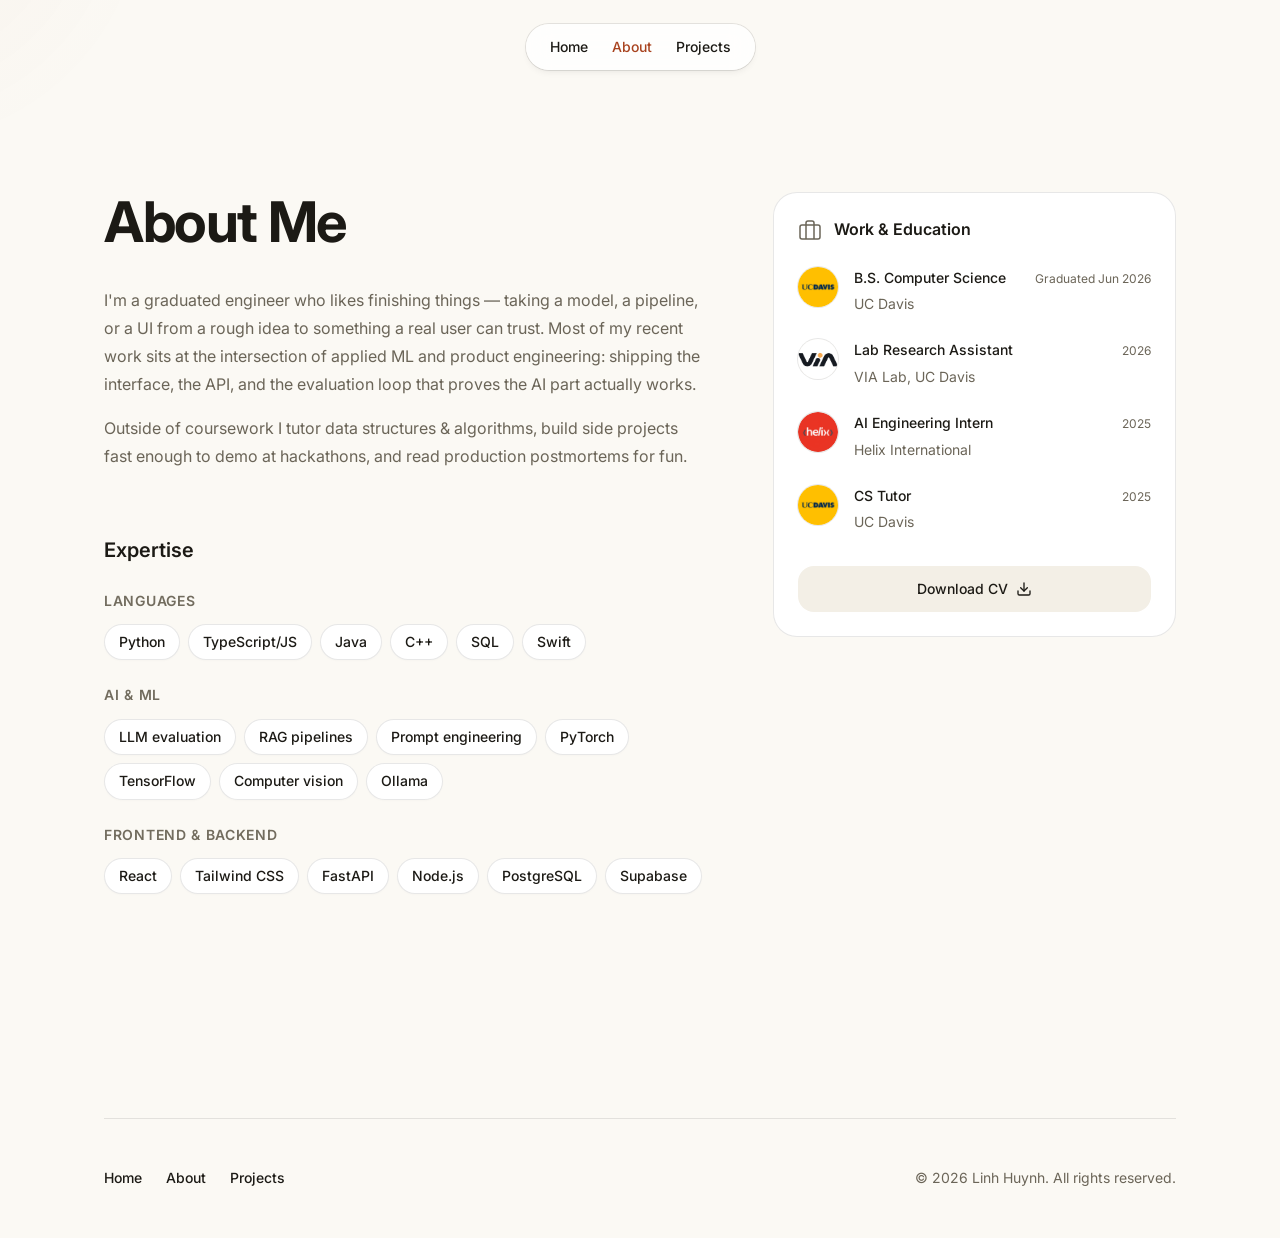
==== about.html @ 9c04c108 "updated new UI" ====
<!DOCTYPE html>
<html lang="en">

<head>
    <meta charset="UTF-8" />
    <meta name="viewport" content="width=device-width, initial-scale=1.0" />
    <title>About — Linh Huynh</title>
    <meta name="description"
        content="About Linh Huynh, software engineer. Expertise and experience." />
    <link rel="preconnect" href="https://fonts.googleapis.com" />
    <link rel="preconnect" href="https://fonts.gstatic.com" crossorigin />
    <link href="https://fonts.googleapis.com/css2?family=Inter:wght@400;500;600;700&family=IBM+Plex+Mono:wght@400;500&display=swap" rel="stylesheet" />
    <link rel="stylesheet" href="styles.css" />
</head>

<body>
    <!-- Fixed Navigation Pill -->
    <div class="fixed-nav">
        <nav class="nav-pill">
            <a href="index.html">Home</a>
            <a href="about.html" style="color: var(--accent);">About</a>
            <a href="projects.html">Projects</a>
        </nav>
    </div>

    <main style="padding-top: 8rem;">
        <div class="content-wrapper layout-grid">
            
            <!-- Left Column: About, Expertise -->
            <div class="left-col">
                <section id="about" class="about-section">
                    <h1 style="margin-bottom: 2rem;">About Me</h1>
                    <p>
                        I'm a graduated engineer who likes finishing things &mdash; taking a model,
                        a pipeline, or a UI from a rough idea to something a real user can trust. Most of
                        my recent work sits at the intersection of applied ML and product engineering:
                        shipping the interface, the API, and the evaluation loop that proves the AI part
                        actually works.
                    </p>
                    <p>
                        Outside of coursework I tutor data structures &amp; algorithms, build side
                        projects fast enough to demo at hackathons, and read production postmortems for fun.
                    </p>
                </section>

                <section id="expertise" class="skills-container" style="margin-top: 3rem;">
                    <h2 style="margin-bottom: 1.5rem;">Expertise</h2>
                    <div class="skills-group">
                        <h3>Languages</h3>
                        <div class="skills-list">
                            <span class="skill-chip">Python</span>
                            <span class="skill-chip">TypeScript/JS</span>
                            <span class="skill-chip">Java</span>
                            <span class="skill-chip">C++</span>
                            <span class="skill-chip">SQL</span>
                            <span class="skill-chip">Swift</span>
                        </div>
                    </div>
                    <div class="skills-group">
                        <h3>AI &amp; ML</h3>
                        <div class="skills-list">
                            <span class="skill-chip">LLM evaluation</span>
                            <span class="skill-chip">RAG pipelines</span>
                            <span class="skill-chip">Prompt engineering</span>
                            <span class="skill-chip">PyTorch</span>
                            <span class="skill-chip">TensorFlow</span>
                            <span class="skill-chip">Computer vision</span>
                            <span class="skill-chip">Ollama</span>
                        </div>
                    </div>
                    <div class="skills-group">
                        <h3>Frontend &amp; Backend</h3>
                        <div class="skills-list">
                            <span class="skill-chip">React</span>
                            <span class="skill-chip">Tailwind CSS</span>
                            <span class="skill-chip">FastAPI</span>
                            <span class="skill-chip">Node.js</span>
                            <span class="skill-chip">PostgreSQL</span>
                            <span class="skill-chip">Supabase</span>
                        </div>
                    </div>
                </section>
            </div>

            <!-- Right Column: Experience Sidebar -->
            <div class="right-col">
                <div class="sidebar-box" id="experience">
                    <h2 class="sidebar-title">
                        <svg viewBox="0 0 24 24" fill="none" stroke="currentColor" stroke-width="1.5"><rect x="2" y="7" width="20" height="14" rx="2" ry="2"></rect><path d="M16 21V5a2 2 0 0 0-2-2h-4a2 2 0 0 0-2 2v16"></path></svg>
                        Work &amp; Education
                    </h2>
                    
                    <div class="xp-list">
                        
                        <a class="xp-item" href="https://www.ucdavis.edu/" target="_blank" rel="noopener">
                            <div class="xp-logo">
                                <img src="logo/UCD_logo.png" alt="UC Davis">
                            </div>
                            <div class="xp-details">
                                <div class="xp-header">
                                    <span class="xp-role">B.S. Computer Science</span>
                                    <span class="xp-date">Graduated Jun 2026</span>
                                </div>
                                <span class="xp-company">UC Davis</span>
                            </div>
                        </a>

                        <a class="xp-item" href="https://vialab.tech/" target="_blank" rel="noopener">
                            <div class="xp-logo">
                                <img src="logo/vialab_logo.png" alt="VIA Lab">
                            </div>
                            <div class="xp-details">
                                <div class="xp-header">
                                    <span class="xp-role">Lab Research Assistant</span>
                                    <span class="xp-date">2026</span>
                                </div>
                                <span class="xp-company">VIA Lab, UC Davis</span>
                            </div>
                        </a>

                        <a class="xp-item" href="https://www.linkedin.com/company/helix-int/" target="_blank" rel="noopener">
                            <div class="xp-logo">
                                <img src="logo/helix_int_logo.png" alt="Helix International">
                            </div>
                            <div class="xp-details">
                                <div class="xp-header">
                                    <span class="xp-role">AI Engineering Intern</span>
                                    <span class="xp-date">2025</span>
                                </div>
                                <span class="xp-company">Helix International</span>
                            </div>
                        </a>

                        <a class="xp-item" href="https://www.ucdavis.edu/" target="_blank" rel="noopener">
                            <div class="xp-logo">
                                <img src="logo/UCD_logo.png" alt="UC Davis">
                            </div>
                            <div class="xp-details">
                                <div class="xp-header">
                                    <span class="xp-role">CS Tutor</span>
                                    <span class="xp-date">2025</span>
                                </div>
                                <span class="xp-company">UC Davis</span>
                            </div>
                        </a>

                    </div>

                    <a href="Linh_Huynh_Resume.pdf" class="resume-btn" download>
                        Download CV
                        <svg viewBox="0 0 24 24" fill="none" stroke="currentColor" stroke-width="2" stroke-linecap="round" stroke-linejoin="round"><path d="M21 15v4a2 2 0 0 1-2 2H5a2 2 0 0 1-2-2v-4"></path><polyline points="7 10 12 15 17 10"></polyline><line x1="12" y1="15" x2="12" y2="3"></line></svg>
                    </a>
                </div>
            </div>

        </div>
    </main>

    <!-- Footer -->
    <div class="content-wrapper">
        <footer>
            <div class="footer-inner">
                <div class="footer-links">
                    <a href="index.html">Home</a>
                    <a href="about.html">About</a>
                    <a href="projects.html">Projects</a>
                </div>
                <div class="footer-copy">
                    &copy; 2026 Linh Huynh. All rights reserved.
                </div>
            </div>
        </footer>
    </div>
    <!-- Cursor Glow -->
    <div class="cursor-glow"></div>

    <script>
        const glow = document.querySelector('.cursor-glow');
        window.addEventListener('mousemove', (e) => {
            glow.style.left = `${e.clientX}px`;
            glow.style.top = `${e.clientY}px`;
        });
    </script>
</body>
</html>
---- styles.css ----
:root {
    --paper: #FBF9F4;
    --paper-alt: #F3EFE6;
    --card: #FFFFFF;
    --ink: #1C1A15;
    --muted: #6B6558;
    --faint: #726C5E;
    --hairline: #E4DDCC;
    --accent: #A8431F;
    --accent-soft: #F3E3D8;
    --ring: rgba(28, 26, 21, 0.1);
    --hover-bg: rgba(28, 26, 21, 0.04);
    
    --body: "Inter", system-ui, -apple-system, BlinkMacSystemFont, "Segoe UI", Roboto, "Helvetica Neue", Arial, sans-serif;
    --mono: "IBM Plex Mono", ui-monospace, monospace;
    
    --r-sm: 8px;
    --r-md: 16px;
    --r-lg: 24px;
    --r-full: 9999px;
    
    --max-w: 1120px;
}

* {
    box-sizing: border-box;
    margin: 0;
    padding: 0;
}

html {
    scroll-behavior: smooth;
}

body {
    background-color: var(--paper);
    color: var(--ink);
    font-family: var(--body);
    font-size: 16px;
    line-height: 1.6;
    -webkit-font-smoothing: antialiased;
    overflow-x: hidden;
}

a {
    color: inherit;
    text-decoration: none;
    transition: color 0.2s ease;
}

button {
    font-family: inherit;
    cursor: pointer;
    border: none;
    background: none;
}

/* ---------- Typography ---------- */
h1 {
    font-size: clamp(2.5rem, 5vw, 3.5rem);
    font-weight: 700;
    letter-spacing: -0.025em;
    line-height: 1.1;
    color: var(--ink);
    margin-bottom: 1.5rem;
    max-width: 800px;
}

h2 {
    font-size: 1.25rem;
    font-weight: 600;
    color: var(--ink);
    margin-bottom: 1rem;
}

h3 {
    font-size: 1rem;
    font-weight: 600;
    color: var(--ink);
}

p {
    color: var(--muted);
    font-size: 1rem;
    line-height: 1.75;
}

/* ---------- Layout Containers ---------- */
.content-wrapper {
    max-width: var(--max-w);
    margin: 0 auto;
    padding: 0 1.5rem;
}

.layout-grid {
    display: grid;
    grid-template-columns: 1fr;
    gap: 4rem;
    padding-top: 4rem;
    padding-bottom: 6rem;
}

@media (min-width: 1024px) {
    .layout-grid {
        grid-template-columns: 3fr 2fr;
        gap: 4rem;
    }
}

/* ---------- Navigation ---------- */
.fixed-nav {
    position: fixed;
    top: 1.5rem;
    left: 0;
    right: 0;
    z-index: 50;
    display: flex;
    justify-content: center;
    pointer-events: none;
}

.nav-pill {
    background-color: rgba(255, 255, 255, 0.8);
    backdrop-filter: blur(12px);
    -webkit-backdrop-filter: blur(12px);
    padding: 0.5rem 1.5rem;
    border-radius: var(--r-full);
    display: flex;
    gap: 1.5rem;
    box-shadow: 0 4px 6px -1px rgba(0, 0, 0, 0.05), 0 2px 4px -1px rgba(0, 0, 0, 0.03), 0 0 0 1px var(--ring);
    pointer-events: auto;
}

.nav-pill a {
    font-size: 0.875rem;
    font-weight: 500;
    color: var(--ink);
    padding: 0.25rem 0;
    position: relative;
}

.nav-pill a:hover {
    color: var(--accent);
}

/* ---------- Hero Section ---------- */
.hero {
    padding: 8rem 0 4rem;
}

.avatar {
    max-width: 200px;
    aspect-ratio: 4/5;
    border-radius: var(--r-md);
    object-fit: cover;
    margin-bottom: 2rem;
    box-shadow: 0 10px 30px -10px rgba(0, 0, 0, 0.1), 0 0 0 1px var(--ring);
    transform: rotate(2deg);
}

.hero p {
    max-width: 600px;
    margin-bottom: 2rem;
    font-size: 1.125rem;
}

.social-icons {
    display: flex;
    gap: 1rem;
}

.social-icon {
    display: flex;
    align-items: center;
    justify-content: center;
    width: 40px;
    height: 40px;
    border-radius: var(--r-full);
    color: var(--muted);
    transition: all 0.2s ease;
}

.social-icon:hover {
    color: var(--ink);
    background-color: var(--hover-bg);
}

.social-icon svg {
    width: 20px;
    height: 20px;
    fill: currentColor;
}

/* ---------- Image Gallery ---------- */
.image-gallery {
    display: flex;
    gap: 1.5rem;
    padding: 1.5rem 0;
    margin: 0 calc(-50vw + 50%);
    width: 100vw;
    overflow-x: hidden;
    justify-content: center;
    align-items: center;
}

.image-rotator {
    position: relative;
    width: 280px;
    height: 320px;
    flex-shrink: 0;
    border-radius: var(--r-md);
    overflow: hidden;
    box-shadow: 0 4px 6px -1px rgba(0, 0, 0, 0.1), 0 2px 4px -1px rgba(0, 0, 0, 0.06);
    transition: transform 0.3s ease, box-shadow 0.3s ease;
}

.image-rotator img {
    width: 100%;
    height: 100%;
    object-fit: cover;
    position: absolute;
    inset: 0;
}

.image-caption {
    position: absolute;
    bottom: 0;
    left: 0;
    right: 0;
    padding: 1.5rem 1rem 1rem;
    background: linear-gradient(to top, rgba(0, 0, 0, 0.7), transparent);
    color: white;
    font-size: 0.875rem;
    font-weight: 500;
    text-align: center;
    opacity: 0;
    transform: translateY(10px);
    transition: opacity 0.3s ease, transform 0.3s ease;
    z-index: 2;
}

.image-rotator:hover {
    transform: scale(1.05) rotate(0) !important;
    box-shadow: 0 20px 25px -5px rgba(0, 0, 0, 0.1), 0 10px 10px -5px rgba(0, 0, 0, 0.04);
    z-index: 10;
}

.image-rotator:hover .image-caption {
    opacity: 1;
    transform: translateY(0);
}
    transform: scale(1.05) rotate(0) !important;
    box-shadow: 0 20px 25px -5px rgba(0, 0, 0, 0.1), 0 10px 10px -5px rgba(0, 0, 0, 0.04);
    z-index: 10;
}

/* Individual Rotations */
.img-1 { transform: rotate(2deg); }
.img-2 { transform: rotate(-2deg); }
.img-3 { transform: rotate(1deg); }
.img-4 { transform: rotate(-3deg); }
.img-5 { transform: rotate(3deg); }

/* ---------- Interactive Card Base (The Spotlight Hover Effect) ---------- */
.group-card {
    position: relative;
    display: flex;
    flex-direction: column;
    padding: 1.5rem;
    border-radius: var(--r-lg);
    transition: background-color 0.2s ease;
    text-decoration: none;
    z-index: 1;
}

.group-card::before {
    content: "";
    position: absolute;
    inset: 0;
    border-radius: var(--r-lg);
    background-color: var(--hover-bg);
    opacity: 0;
    transform: scale(0.95);
    transition: opacity 0.2s ease, transform 0.2s ease;
    z-index: -1;
}

.group-card:hover::before {
    opacity: 1;
    transform: scale(1);
}

/* ---------- Projects Section ---------- */
.projects-list {
    display: flex;
    flex-direction: column;
    gap: 1rem;
    margin-top: 2rem;
}

.project-item {
    display: flex;
    gap: 1.5rem;
    align-items: flex-start;
}

.project-icon {
    width: 200px;
    aspect-ratio: 1.72;
    border-radius: var(--r-md);
    display: flex;
    align-items: center;
    justify-content: center;
    background: var(--paper-alt);
    box-shadow: 0 0 0 1px var(--ring);
    flex-shrink: 0;
    overflow: hidden;
}

.project-icon img {
    width: 100%;
    height: 100%;
    object-fit: cover;
}

.project-details {
    flex: 1;
}

.project-title {
    display: flex;
    align-items: center;
    gap: 0.5rem;
}

.project-title h3 {
    margin: 0;
}

.project-link-icon {
    width: 16px;
    height: 16px;
    color: var(--muted);
    opacity: 0;
    transform: translateX(-5px);
    transition: all 0.2s ease;
}

.group-card:hover .project-link-icon {
    opacity: 1;
    transform: translateX(0);
    color: var(--ink);
}

.project-desc {
    margin-top: 0.5rem;
    font-size: 0.875rem;
}

.project-link {
    font-size: 0.875rem;
    color: var(--accent);
    margin-top: 1rem;
    display: flex;
    align-items: center;
    gap: 0.25rem;
    font-weight: 500;
}

/* ---------- Sidebar: Experience ---------- */
.sidebar-box {
    padding: 1.5rem;
    border-radius: var(--r-lg);
    border: 1px solid var(--ring);
    background: var(--card);
}

.sidebar-title {
    display: flex;
    align-items: center;
    gap: 0.75rem;
    font-size: 1rem;
    font-weight: 600;
    color: var(--ink);
    margin-bottom: 1.5rem;
}

.sidebar-title svg {
    width: 24px;
    height: 24px;
    color: var(--muted);
}

.xp-list {
    display: flex;
    flex-direction: column;
    gap: 1.5rem;
}

.xp-item {
    display: flex;
    gap: 1rem;
}

.xp-logo {
    width: 40px;
    height: 40px;
    border-radius: var(--r-full);
    background: var(--paper-alt);
    box-shadow: 0 0 0 1px var(--ring);
    display: flex;
    align-items: center;
    justify-content: center;
    flex-shrink: 0;
    overflow: hidden;
}

.xp-logo img {
    width: 100%;
    height: 100%;
    object-fit: contain;
    background: white;
}

.xp-details {
    flex: 1;
    display: flex;
    flex-direction: column;
}

.xp-header {
    display: flex;
    justify-content: space-between;
    align-items: baseline;
    gap: 1rem;
}

.xp-role {
    font-weight: 500;
    font-size: 0.875rem;
    color: var(--ink);
}

.xp-company {
    font-size: 0.875rem;
    color: var(--muted);
    margin-top: 0.25rem;
}

.xp-date {
    font-size: 0.75rem;
    color: var(--muted);
    white-space: nowrap;
}

.resume-btn {
    display: flex;
    align-items: center;
    justify-content: center;
    gap: 0.5rem;
    width: 100%;
    padding: 0.75rem;
    margin-top: 2rem;
    background-color: var(--paper-alt);
    color: var(--ink);
    font-size: 0.875rem;
    font-weight: 500;
    border-radius: var(--r-md);
    transition: background-color 0.2s ease;
}

.resume-btn:hover {
    background-color: var(--hover-bg);
}

.resume-btn svg {
    width: 16px;
    height: 16px;
}

/* ---------- Skills (Chips) ---------- */
.skills-container {
    margin-bottom: 4rem;
}

.skills-group {
    margin-bottom: 1.5rem;
}

.skills-group h3 {
    font-size: 0.875rem;
    color: var(--faint);
    text-transform: uppercase;
    letter-spacing: 0.05em;
    margin-bottom: 0.75rem;
}

.skills-list {
    display: flex;
    flex-wrap: wrap;
    gap: 0.5rem;
}

.skill-chip {
    padding: 0.375rem 0.875rem;
    font-size: 0.875rem;
    font-weight: 500;
    color: var(--ink);
    background-color: var(--card);
    border: 1px solid var(--ring);
    border-radius: var(--r-full);
    transition: all 0.2s ease;
    box-shadow: 0 1px 2px rgba(0,0,0,0.02);
}

.skill-chip:hover {
    background-color: var(--hover-bg);
    transform: translateY(-1px);
}

/* ---------- About Section ---------- */
.about-section {
    margin-bottom: 4rem;
}

.about-section p {
    margin-bottom: 1rem;
}

/* ---------- Footer ---------- */
footer {
    border-top: 1px solid var(--ring);
    padding: 3rem 0;
    margin-top: 4rem;
}

.footer-inner {
    display: flex;
    justify-content: space-between;
    align-items: center;
    flex-wrap: wrap;
    gap: 1rem;
}

.footer-links {
    display: flex;
    gap: 1.5rem;
    font-size: 0.875rem;
    font-weight: 500;
}

.footer-links a:hover {
    color: var(--accent);
}

.footer-copy {
    font-size: 0.875rem;
    color: var(--muted);
}

/* ---------- Cursor Glow ---------- */
.cursor-glow {
    position: fixed;
    top: -100px;
    left: -100px;
    width: 600px;
    height: 600px;
    border-radius: 50%;
    background: radial-gradient(circle, rgba(168, 67, 31, 0.04) 0%, transparent 60%);
    pointer-events: none;
    transform: translate(-50%, -50%);
    z-index: -1;
    transition: width 0.3s, height 0.3s;
}
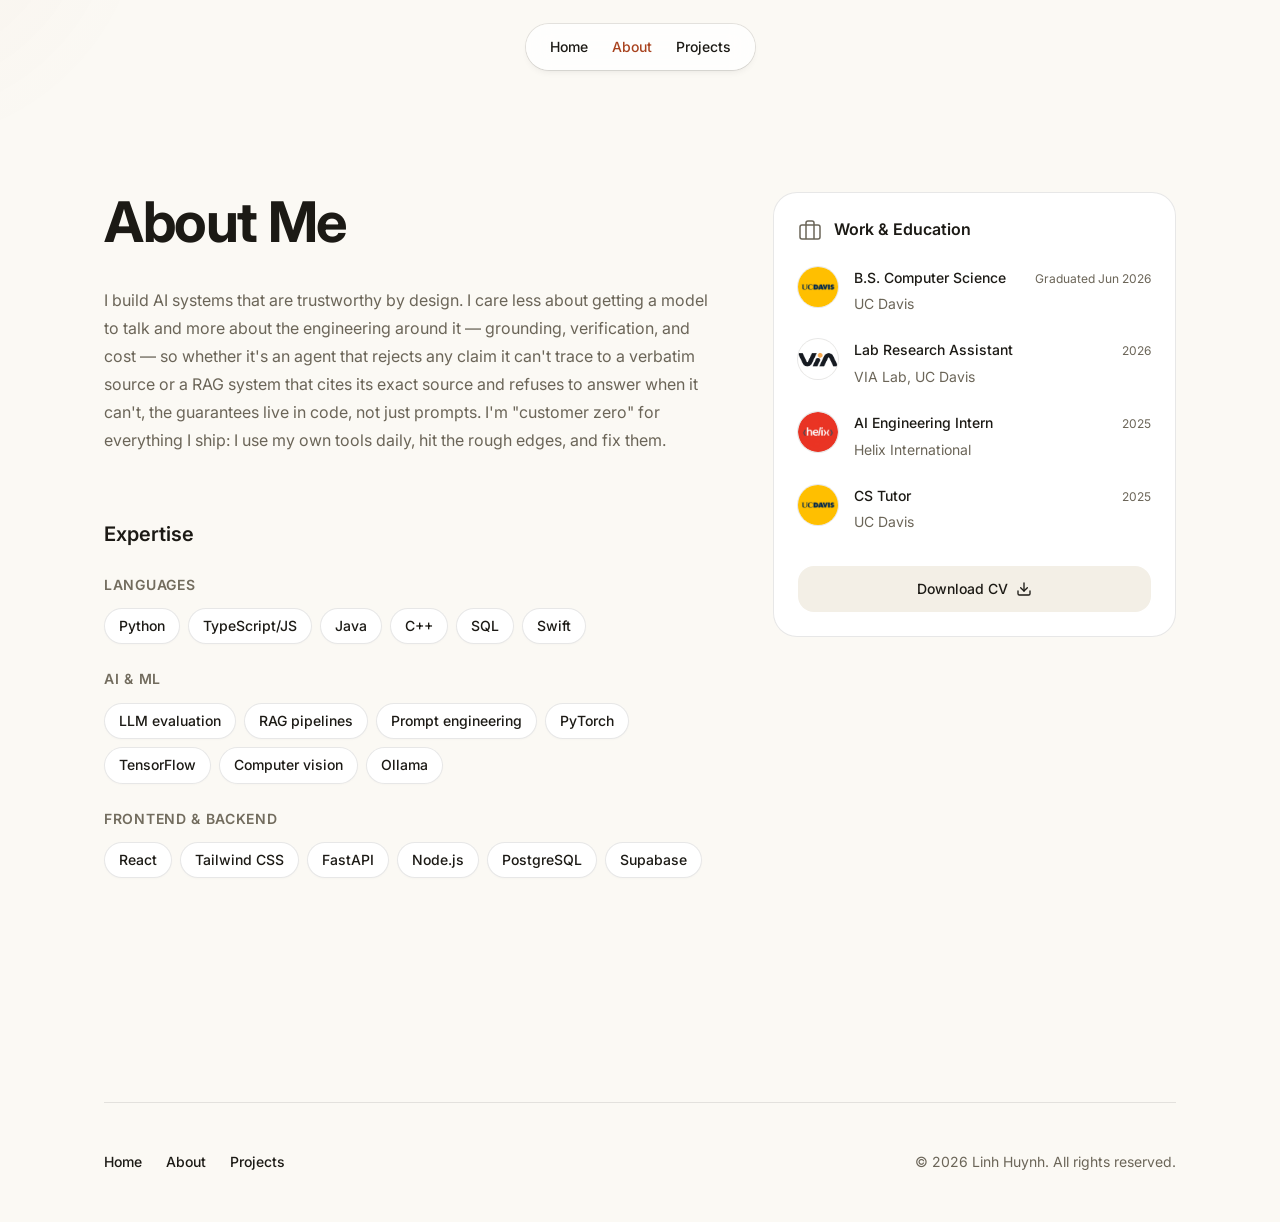
==== commit 0a1d50c5: "update profile" ====
--- a/about.html
+++ b/about.html
@@ -31,15 +31,7 @@
                 <section id="about" class="about-section">
                     <h1 style="margin-bottom: 2rem;">About Me</h1>
                     <p>
-                        I'm a graduated engineer who likes finishing things &mdash; taking a model,
-                        a pipeline, or a UI from a rough idea to something a real user can trust. Most of
-                        my recent work sits at the intersection of applied ML and product engineering:
-                        shipping the interface, the API, and the evaluation loop that proves the AI part
-                        actually works.
-                    </p>
-                    <p>
-                        Outside of coursework I tutor data structures &amp; algorithms, build side
-                        projects fast enough to demo at hackathons, and read production postmortems for fun.
+                        I build AI systems that are trustworthy by design. I care less about getting a model to talk and more about the engineering around it — grounding, verification, and cost — so whether it's an agent that rejects any claim it can't trace to a verbatim source or a RAG system that cites its exact source and refuses to answer when it can't, the guarantees live in code, not just prompts. I'm "customer zero" for everything I ship: I use my own tools daily, hit the rough edges, and fix them.
                     </p>
                 </section>
 
--- a/styles.css
+++ b/styles.css
@@ -249,10 +249,6 @@
     opacity: 1;
     transform: translateY(0);
 }
-    transform: scale(1.05) rotate(0) !important;
-    box-shadow: 0 20px 25px -5px rgba(0, 0, 0, 0.1), 0 10px 10px -5px rgba(0, 0, 0, 0.04);
-    z-index: 10;
-}
 
 /* Individual Rotations */
 .img-1 { transform: rotate(2deg); }
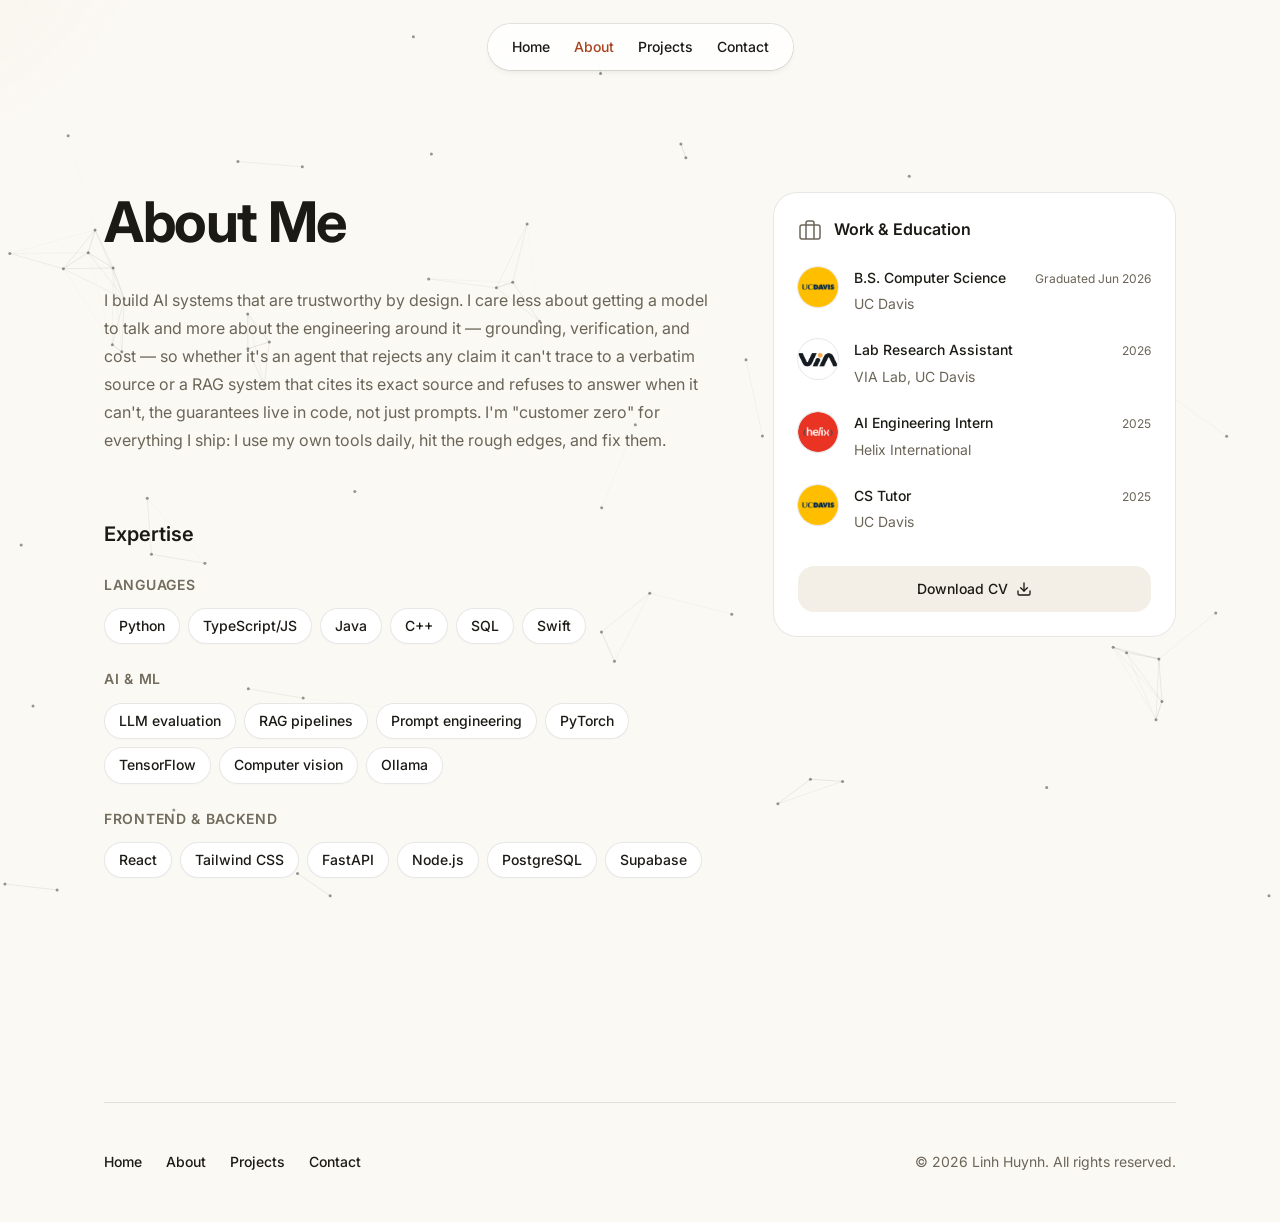
==== commit c538c23e: "added contact tab and changed background" ====
--- a/about.html
+++ b/about.html
@@ -20,6 +20,7 @@
             <a href="index.html">Home</a>
             <a href="about.html" style="color: var(--accent);">About</a>
             <a href="projects.html">Projects</a>
+            <a href="contact.html">Contact</a>
         </nav>
     </div>
 
@@ -156,6 +157,7 @@
                     <a href="index.html">Home</a>
                     <a href="about.html">About</a>
                     <a href="projects.html">Projects</a>
+                    <a href="contact.html">Contact</a>
                 </div>
                 <div class="footer-copy">
                     &copy; 2026 Linh Huynh. All rights reserved.
@@ -163,15 +165,10 @@
             </div>
         </footer>
     </div>
-    <!-- Cursor Glow -->
+    <!-- Interactive Background -->
+    <canvas class="bg-constellation"></canvas>
     <div class="cursor-glow"></div>
 
-    <script>
-        const glow = document.querySelector('.cursor-glow');
-        window.addEventListener('mousemove', (e) => {
-            glow.style.left = `${e.clientX}px`;
-            glow.style.top = `${e.clientY}px`;
-        });
-    </script>
+    <script src="bg-effect.js"></script>
 </body>
 </html>
--- a/styles.css
+++ b/styles.css
@@ -474,6 +474,91 @@
     height: 16px;
 }
 
+/* ---------- Contact Page ---------- */
+.contact-intro {
+    max-width: 560px;
+}
+
+.contact-socials {
+    display: flex;
+    flex-wrap: wrap;
+    gap: 0.75rem;
+    margin: 2rem 0 3rem;
+}
+
+.contact-social-link {
+    display: inline-flex;
+    align-items: center;
+    gap: 0.625rem;
+    padding: 0.625rem 1.125rem;
+    border-radius: var(--r-full);
+    border: 1px solid var(--ring);
+    background: var(--card);
+    font-size: 0.875rem;
+    font-weight: 500;
+    transition: background-color 0.2s ease, border-color 0.2s ease;
+}
+
+.contact-social-link:hover {
+    background-color: var(--hover-bg);
+    border-color: var(--ink);
+}
+
+.contact-social-link svg {
+    width: 18px;
+    height: 18px;
+    fill: currentColor;
+    color: var(--muted);
+}
+
+.contact-form {
+    display: flex;
+    flex-direction: column;
+    gap: 1.25rem;
+    max-width: 560px;
+}
+
+.form-field {
+    display: flex;
+    flex-direction: column;
+    gap: 0.5rem;
+}
+
+.form-field label {
+    font-size: 0.8125rem;
+    font-weight: 500;
+    color: var(--muted);
+}
+
+.form-input,
+.form-textarea {
+    font-family: var(--body);
+    font-size: 0.9375rem;
+    color: var(--ink);
+    background: var(--card);
+    border: 1px solid var(--ring);
+    border-radius: var(--r-md);
+    padding: 0.75rem 1rem;
+}
+
+.form-textarea {
+    min-height: 140px;
+    resize: vertical;
+    line-height: 1.6;
+}
+
+.form-input:focus,
+.form-textarea:focus {
+    outline: none;
+    border-color: var(--accent);
+}
+
+.form-note {
+    font-size: 0.8125rem;
+    color: var(--faint);
+    margin-top: -0.75rem;
+}
+
 /* ---------- Skills (Chips) ---------- */
 .skills-container {
     margin-bottom: 4rem;
@@ -568,3 +653,12 @@
     z-index: -1;
     transition: width 0.3s, height 0.3s;
 }
+
+/* ---------- Interactive Constellation Background ---------- */
+.bg-constellation {
+    position: fixed;
+    inset: 0;
+    z-index: -2;
+    pointer-events: none;
+    display: block;
+}
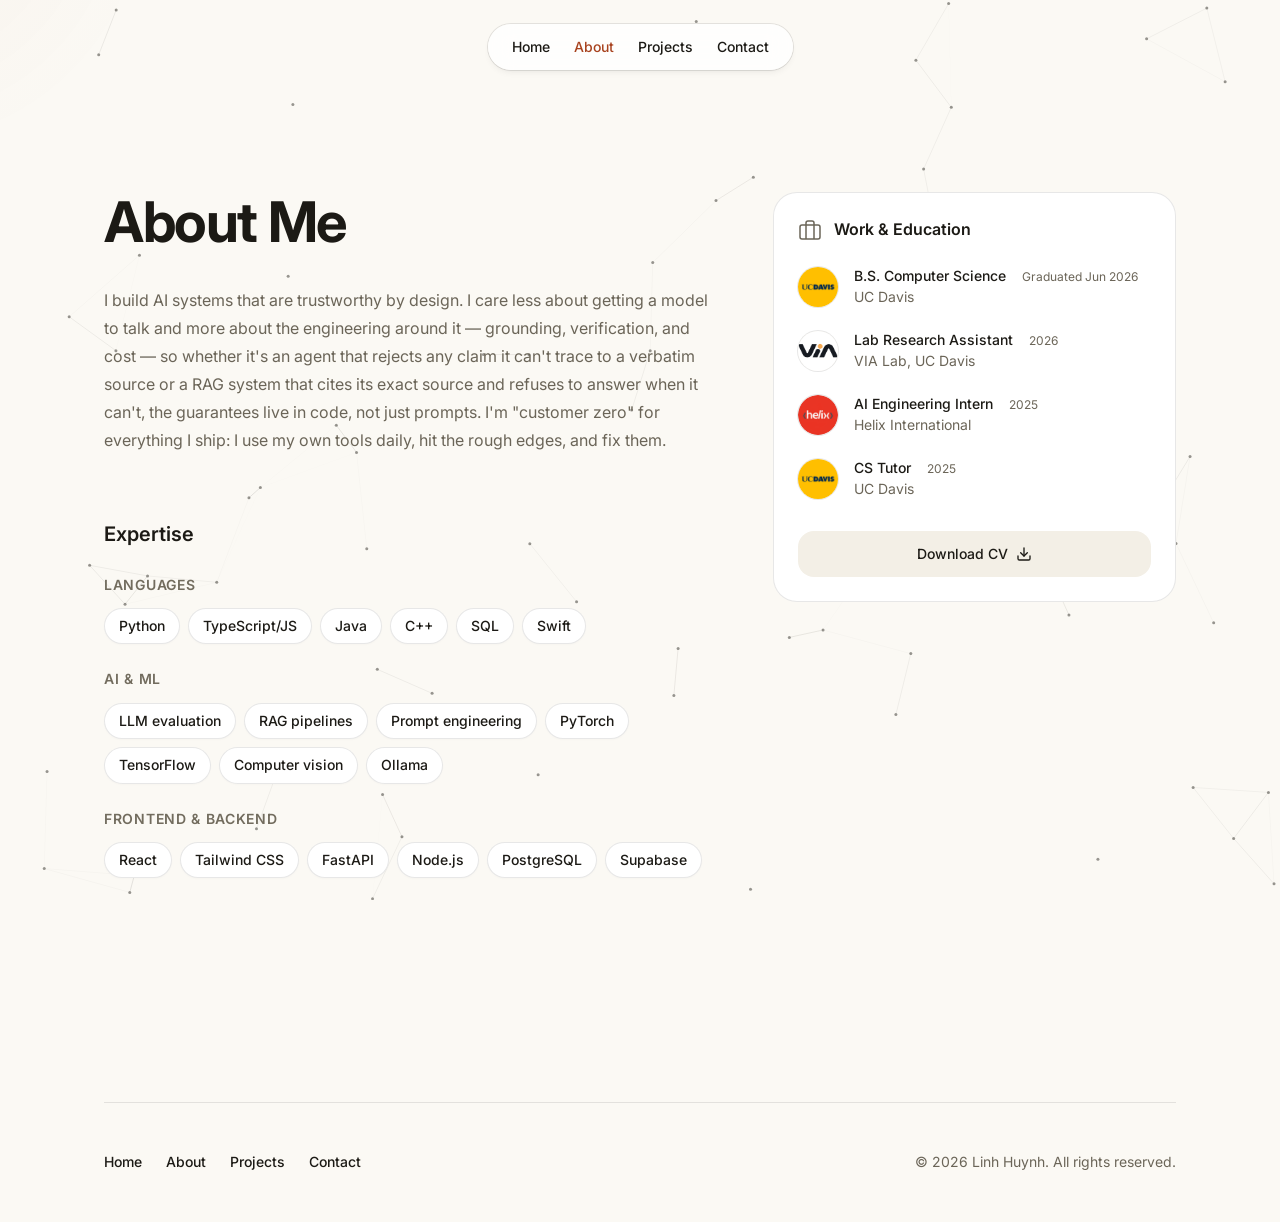
==== commit ffc5c026: "updated the work&education" ====
--- a/about.html
+++ b/about.html
@@ -84,58 +84,58 @@
                     </h2>
                     
                     <div class="xp-list">
-                        
-                        <a class="xp-item" href="https://www.ucdavis.edu/" target="_blank" rel="noopener">
-                            <div class="xp-logo">
+
+                        <div class="xp-item">
+                            <a class="xp-logo" href="https://www.ucdavis.edu/" target="_blank" rel="noopener" aria-label="Visit UC Davis">
                                 <img src="logo/UCD_logo.png" alt="UC Davis">
-                            </div>
-                            <div class="xp-details">
+                            </a>
+                            <button class="xp-details" type="button" data-xp="ucd-bs">
                                 <div class="xp-header">
                                     <span class="xp-role">B.S. Computer Science</span>
                                     <span class="xp-date">Graduated Jun 2026</span>
                                 </div>
                                 <span class="xp-company">UC Davis</span>
-                            </div>
-                        </a>
-
-                        <a class="xp-item" href="https://vialab.tech/" target="_blank" rel="noopener">
-                            <div class="xp-logo">
+                            </button>
+                        </div>
+
+                        <div class="xp-item">
+                            <a class="xp-logo" href="https://vialab.tech/" target="_blank" rel="noopener" aria-label="Visit VIA Lab">
                                 <img src="logo/vialab_logo.png" alt="VIA Lab">
-                            </div>
-                            <div class="xp-details">
+                            </a>
+                            <button class="xp-details" type="button" data-xp="via-lab">
                                 <div class="xp-header">
                                     <span class="xp-role">Lab Research Assistant</span>
                                     <span class="xp-date">2026</span>
                                 </div>
                                 <span class="xp-company">VIA Lab, UC Davis</span>
-                            </div>
-                        </a>
-
-                        <a class="xp-item" href="https://www.linkedin.com/company/helix-int/" target="_blank" rel="noopener">
-                            <div class="xp-logo">
+                            </button>
+                        </div>
+
+                        <div class="xp-item">
+                            <a class="xp-logo" href="https://www.linkedin.com/company/helix-int/" target="_blank" rel="noopener" aria-label="Visit Helix International">
                                 <img src="logo/helix_int_logo.png" alt="Helix International">
-                            </div>
-                            <div class="xp-details">
+                            </a>
+                            <button class="xp-details" type="button" data-xp="helix">
                                 <div class="xp-header">
                                     <span class="xp-role">AI Engineering Intern</span>
                                     <span class="xp-date">2025</span>
                                 </div>
                                 <span class="xp-company">Helix International</span>
-                            </div>
-                        </a>
-
-                        <a class="xp-item" href="https://www.ucdavis.edu/" target="_blank" rel="noopener">
-                            <div class="xp-logo">
+                            </button>
+                        </div>
+
+                        <div class="xp-item">
+                            <a class="xp-logo" href="https://www.ucdavis.edu/" target="_blank" rel="noopener" aria-label="Visit UC Davis">
                                 <img src="logo/UCD_logo.png" alt="UC Davis">
-                            </div>
-                            <div class="xp-details">
+                            </a>
+                            <button class="xp-details" type="button" data-xp="cs-tutor">
                                 <div class="xp-header">
                                     <span class="xp-role">CS Tutor</span>
                                     <span class="xp-date">2025</span>
                                 </div>
                                 <span class="xp-company">UC Davis</span>
-                            </div>
-                        </a>
+                            </button>
+                        </div>
 
                     </div>
 
@@ -165,10 +165,98 @@
             </div>
         </footer>
     </div>
+    <!-- Work & Education Detail Modal -->
+    <div class="xp-modal-backdrop" id="xpModalBackdrop" hidden>
+        <div class="xp-modal" role="dialog" aria-modal="true" aria-labelledby="xpModalRole">
+            <button class="xp-modal-close" id="xpModalClose" type="button" aria-label="Close">
+                <svg viewBox="0 0 24 24" fill="none" stroke="currentColor" stroke-width="2" stroke-linecap="round" stroke-linejoin="round"><line x1="18" y1="6" x2="6" y2="18"></line><line x1="6" y1="6" x2="18" y2="18"></line></svg>
+            </button>
+            <div class="xp-modal-logo" id="xpModalLogo"></div>
+            <div class="xp-modal-header">
+                <h3 id="xpModalRole"></h3>
+                <span class="xp-date" id="xpModalDate"></span>
+            </div>
+            <p class="xp-modal-company" id="xpModalCompany"></p>
+            <p class="xp-modal-body" id="xpModalBody"></p>
+        </div>
+    </div>
+
     <!-- Interactive Background -->
     <canvas class="bg-constellation"></canvas>
     <div class="cursor-glow"></div>
 
     <script src="bg-effect.js"></script>
+    <script>
+        const xpData = {
+            'ucd-bs': {
+                role: 'B.S. Computer Science',
+                date: 'Graduated Jun 2026',
+                company: 'UC Davis',
+                logo: 'logo/UCD_logo.png',
+                body: "Four years at UC Davis studying computer science, with coursework spanning Data Structures & Algorithms, Operating Systems, Computer Architecture, Software Engineering, Machine Learning, Artificial Intelligence Fundamentals, and Computer Vision. This is also where most of the roles and projects on this page actually started — tutoring, lab research, and the side projects that turned into internship experience."
+            },
+            'via-lab': {
+                role: 'Lab Research Assistant',
+                date: '2026',
+                company: 'VIA Lab, UC Davis',
+                logo: 'logo/vialab_logo.png',
+                body: "At UC Davis's Visualization & Intelligence Augmentation lab, I supported PhD students working on LLM research by finding and collecting the datasets their experiments depended on. A lot of the role was reading through research papers and distilling them into clear summaries for literature reviews, then organizing everything — notes, sources, results — into documentation the lab could actually use going forward."
+            },
+            'helix': {
+                role: 'AI Engineering Intern',
+                date: 'Jun 2025 – Sep 2025',
+                company: 'Helix International (acquired by IBM)',
+                logo: 'logo/helix_int_logo.png',
+                body: "Helix International was where I first worked inside a real applied-AI team, reporting model benchmarking results directly to the founding engineers every week. I helped build an internal Gen AI tool that let the company query their own data in plain English using retrieval-augmented generation, and set up vLLM on a GPU desktop so we could run models like Qwen, Llama, and Gemma fully offline. To make sure the tool was actually reliable, I put together a benchmark suite of more than 70 hand-curated SQL test cases, then spent time tuning weaker models with prompt engineering and context adjustments — pushing accuracy from roughly 60–70% up to about 90%."
+            },
+            'cs-tutor': {
+                role: 'CS Tutor',
+                date: 'Jan 2025 – Jun 2025',
+                company: 'UC Davis',
+                logo: 'logo/UCD_logo.png',
+                body: "As a tutor, I worked one-on-one with undergraduate CS students to make Data Structures & Algorithms actually click — walking through the intuition behind a concept rather than just the syntax. A good chunk of each session was live debugging: sitting with a student's real code and reasoning out loud through the logic and syntax errors until they could spot that kind of bug themselves next time."
+            }
+        };
+
+        const xpBackdrop = document.getElementById('xpModalBackdrop');
+        const xpClose = document.getElementById('xpModalClose');
+        const xpModal = xpBackdrop.querySelector('.xp-modal');
+        let xpLastFocused = null;
+
+        function openXpModal(key) {
+            const data = xpData[key];
+            if (!data) return;
+            document.getElementById('xpModalLogo').innerHTML = `<img src="${data.logo}" alt="${data.company}">`;
+            document.getElementById('xpModalRole').textContent = data.role;
+            document.getElementById('xpModalDate').textContent = data.date;
+            document.getElementById('xpModalCompany').textContent = data.company;
+            document.getElementById('xpModalBody').textContent = data.body;
+            xpLastFocused = document.activeElement;
+            xpBackdrop.hidden = false;
+            requestAnimationFrame(() => xpBackdrop.classList.add('open'));
+            document.body.style.overflow = 'hidden';
+            xpClose.focus();
+        }
+
+        function closeXpModal() {
+            xpBackdrop.classList.remove('open');
+            document.body.style.overflow = '';
+            setTimeout(() => { xpBackdrop.hidden = true; }, 150);
+            if (xpLastFocused) xpLastFocused.focus();
+        }
+
+        document.querySelectorAll('.xp-details').forEach((btn) => {
+            btn.addEventListener('click', () => openXpModal(btn.dataset.xp));
+        });
+
+        xpClose.addEventListener('click', closeXpModal);
+        xpBackdrop.addEventListener('click', (e) => {
+            if (e.target === xpBackdrop) closeXpModal();
+        });
+        xpModal.addEventListener('click', (e) => e.stopPropagation());
+        document.addEventListener('keydown', (e) => {
+            if (e.key === 'Escape' && !xpBackdrop.hidden) closeXpModal();
+        });
+    </script>
 </body>
 </html>
--- a/styles.css
+++ b/styles.css
@@ -409,6 +409,11 @@
     justify-content: center;
     flex-shrink: 0;
     overflow: hidden;
+    transition: box-shadow 0.15s ease;
+}
+
+.xp-logo:hover {
+    box-shadow: 0 0 0 1px var(--ink);
 }
 
 .xp-logo img {
@@ -422,6 +427,13 @@
     flex: 1;
     display: flex;
     flex-direction: column;
+    text-align: left;
+    width: 100%;
+}
+
+.xp-details:hover .xp-role,
+.xp-details:focus-visible .xp-role {
+    color: var(--accent);
 }
 
 .xp-header {
@@ -435,6 +447,7 @@
     font-weight: 500;
     font-size: 0.875rem;
     color: var(--ink);
+    transition: color 0.15s ease;
 }
 
 .xp-company {
@@ -472,6 +485,122 @@
 .resume-btn svg {
     width: 16px;
     height: 16px;
+}
+
+/* ---------- Work & Education Detail Modal ---------- */
+.xp-modal-backdrop {
+    position: fixed;
+    inset: 0;
+    z-index: 200;
+    display: none;
+    align-items: center;
+    justify-content: center;
+    padding: 1.5rem;
+    background: rgba(28, 26, 21, 0.5);
+    backdrop-filter: blur(2px);
+    opacity: 0;
+    transition: opacity 0.18s ease;
+}
+
+.xp-modal-backdrop:not([hidden]) {
+    display: flex;
+}
+
+.xp-modal-backdrop.open {
+    opacity: 1;
+}
+
+.xp-modal {
+    position: relative;
+    width: 100%;
+    max-width: 460px;
+    max-height: 80vh;
+    overflow-y: auto;
+    background: var(--card);
+    border: 1px solid var(--ring);
+    border-radius: var(--r-lg);
+    padding: 2rem;
+    box-shadow: 0 20px 40px -10px rgba(0, 0, 0, 0.25);
+    transform: scale(0.96);
+    transition: transform 0.18s ease;
+}
+
+.xp-modal-backdrop.open .xp-modal {
+    transform: scale(1);
+}
+
+.xp-modal-close {
+    position: absolute;
+    top: 1rem;
+    right: 1rem;
+    width: 32px;
+    height: 32px;
+    border-radius: var(--r-full);
+    display: flex;
+    align-items: center;
+    justify-content: center;
+    color: var(--muted);
+    transition: background-color 0.15s ease, color 0.15s ease;
+}
+
+.xp-modal-close:hover {
+    background-color: var(--hover-bg);
+    color: var(--ink);
+}
+
+.xp-modal-close svg {
+    width: 16px;
+    height: 16px;
+}
+
+.xp-modal-logo {
+    width: 48px;
+    height: 48px;
+    border-radius: var(--r-full);
+    overflow: hidden;
+    background: var(--paper-alt);
+    box-shadow: 0 0 0 1px var(--ring);
+    margin-bottom: 1.25rem;
+}
+
+.xp-modal-logo img {
+    width: 100%;
+    height: 100%;
+    object-fit: contain;
+    background: white;
+}
+
+.xp-modal-header {
+    display: flex;
+    align-items: baseline;
+    justify-content: space-between;
+    gap: 1rem;
+    margin-bottom: 0.25rem;
+}
+
+.xp-modal-header h3 {
+    font-size: 1.125rem;
+    margin: 0;
+}
+
+.xp-modal-company {
+    font-size: 0.875rem;
+    color: var(--muted);
+    margin: 0 0 1.25rem;
+}
+
+.xp-modal-body {
+    font-size: 0.9375rem;
+    line-height: 1.7;
+    color: var(--ink);
+    margin: 0;
+}
+
+@media (prefers-reduced-motion: reduce) {
+    .xp-modal-backdrop,
+    .xp-modal {
+        transition: none;
+    }
 }
 
 /* ---------- Contact Page ---------- */
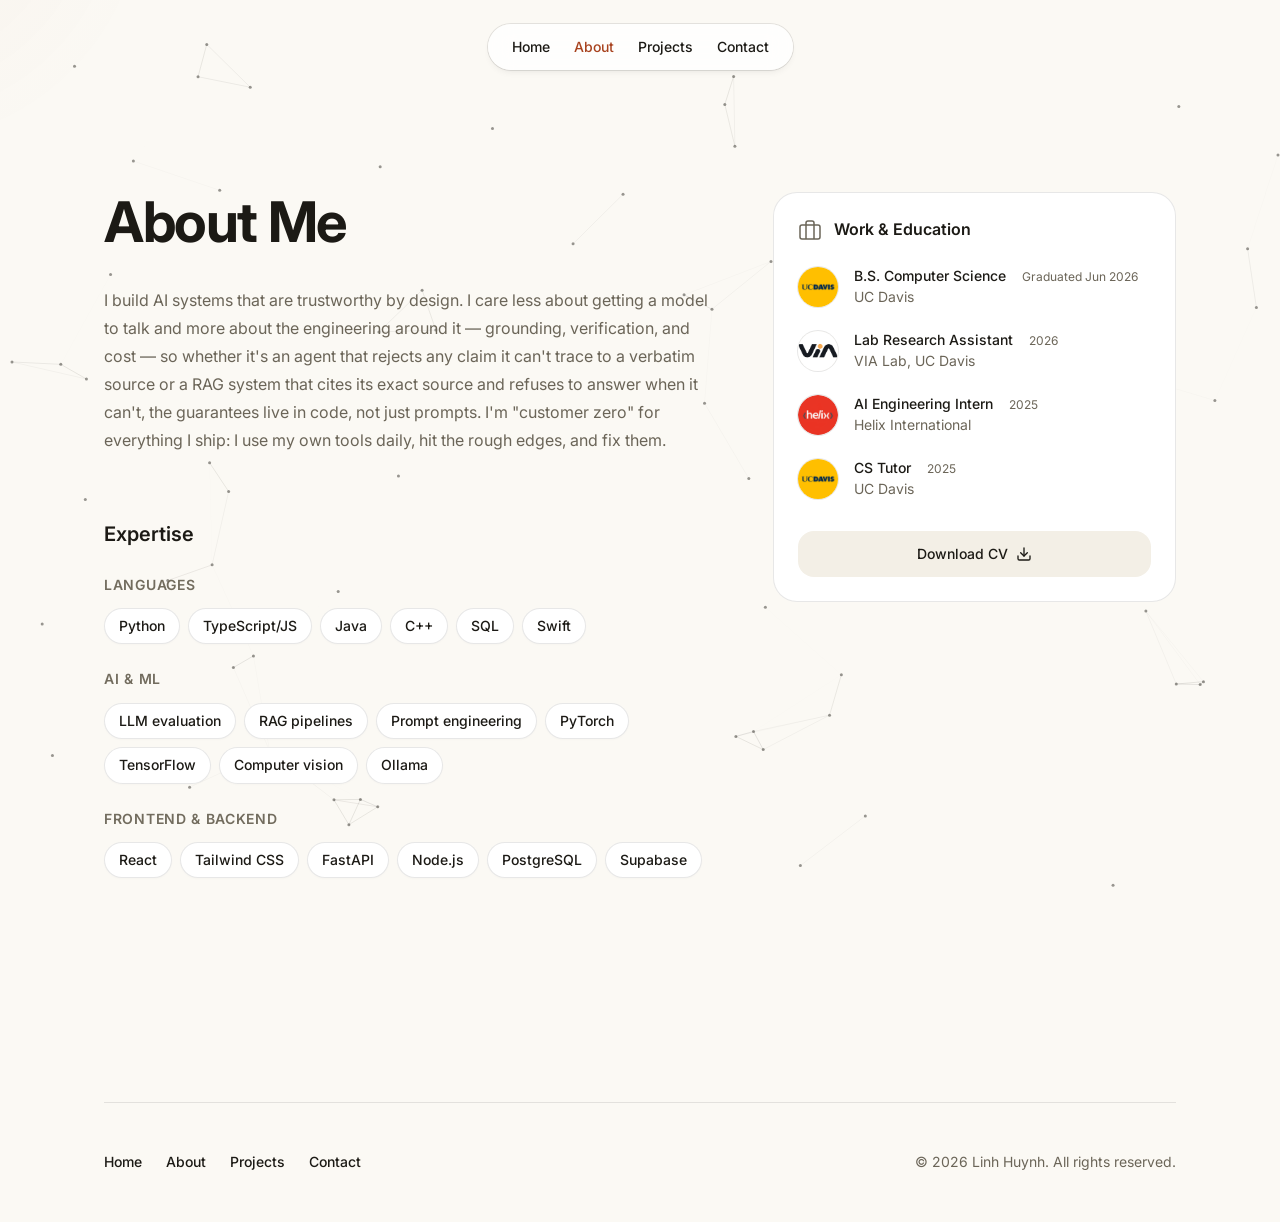
==== commit a4d6a321: "update information" ====
--- a/about.html
+++ b/about.html
@@ -193,7 +193,7 @@
                 date: 'Graduated Jun 2026',
                 company: 'UC Davis',
                 logo: 'logo/UCD_logo.png',
-                body: "Four years at UC Davis studying computer science, with coursework spanning Data Structures & Algorithms, Operating Systems, Computer Architecture, Software Engineering, Machine Learning, Artificial Intelligence Fundamentals, and Computer Vision. This is also where most of the roles and projects on this page actually started — tutoring, lab research, and the side projects that turned into internship experience."
+                body: "2 years at UC Davis studying computer science, with coursework spanning Data Structures & Algorithms, Operating Systems, Computer Architecture, Software Engineering, Machine Learning, Artificial Intelligence Fundamentals, and Computer Vision. This is also where most of the roles and projects on this page actually started — tutoring, lab research, and the side projects that turned into internship experience."
             },
             'via-lab': {
                 role: 'Lab Research Assistant',
